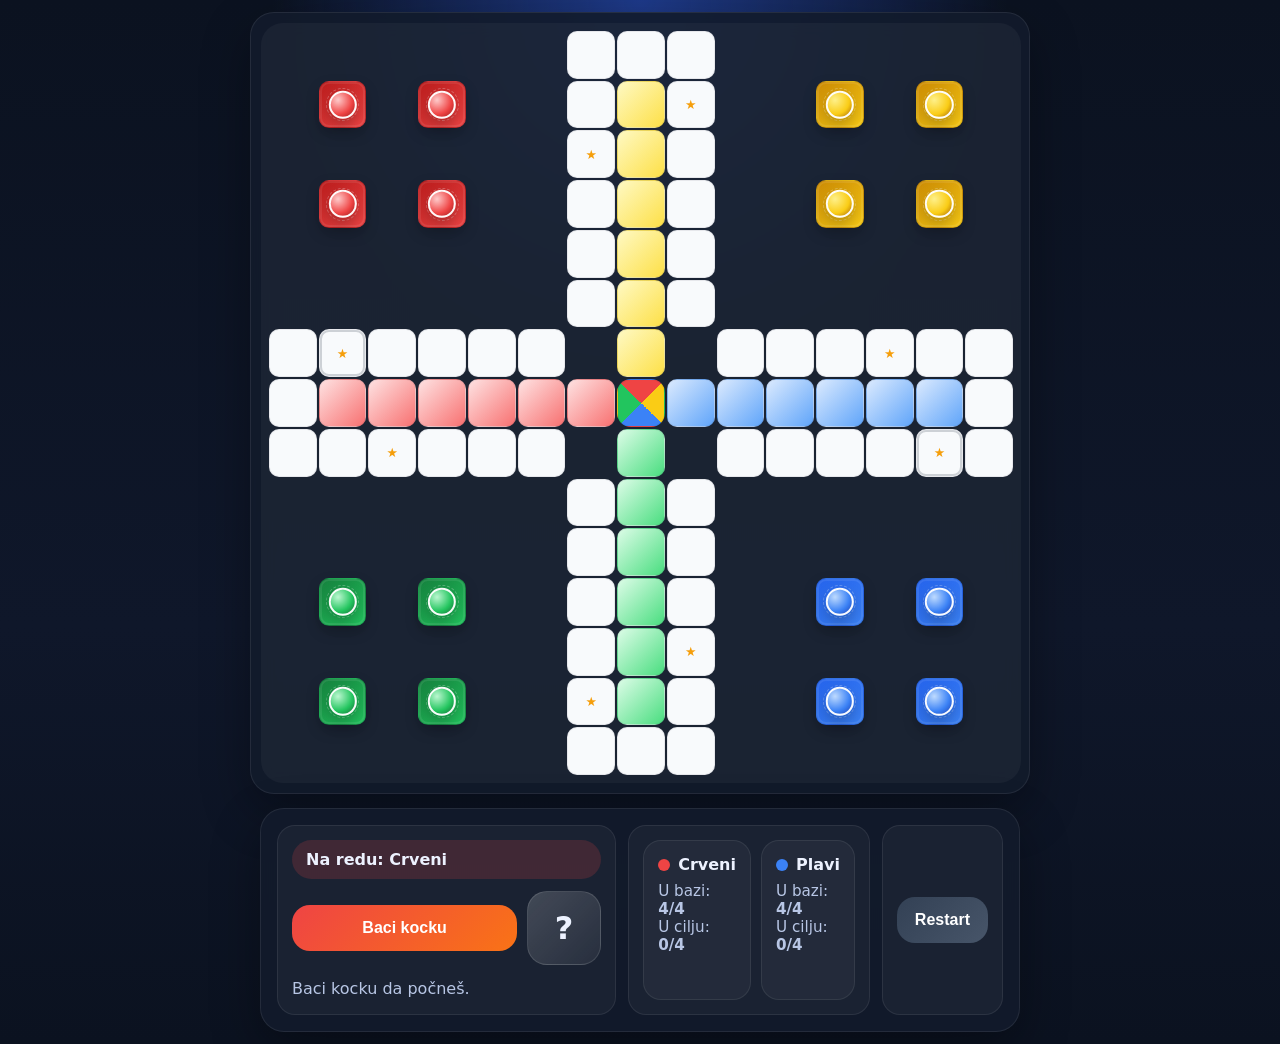
==== games/my_ludo_club.html @ a019f977 "Rename my_ludo_club to my_ludo_club.html" ====
<!DOCTYPE html>
<html lang="bs">
<head>
<meta charset="UTF-8">
<meta name="viewport" content="width=device-width,initial-scale=1,maximum-scale=1,user-scalable=no,viewport-fit=cover">
<title>Covjece ne ljuti se</title>
<style>
:root{
  --bg:#0b1220;
  --panel:#121b2c;
  --panel2:#1a2740;
  --text:#edf2ff;
  --muted:#b8c6e5;
  --line:rgba(255,255,255,.08);
  --white:#f8fafc;
  --red:#ef4444;
  --yellow:#facc15;
  --green:#22c55e;
  --blue:#3b82f6;
  --shadow:0 18px 50px rgba(0,0,0,.32);
  --safe:#f59e0b;
}
*{box-sizing:border-box;-webkit-tap-highlight-color:transparent}
html,body{margin:0;background:radial-gradient(circle at top,#1e3a8a 0%,transparent 30%),linear-gradient(180deg,#0b1220,#0f172a 60%,#0b1220);color:var(--text);font-family:Inter,system-ui,Arial,sans-serif;touch-action:manipulation}
body{min-height:100vh}
.app{max-width:1100px;margin:0 auto;padding:12px;display:flex;flex-direction:column;gap:14px;align-items:center}
.card{background:rgba(18,27,44,.9);border:1px solid var(--line);box-shadow:var(--shadow);border-radius:24px;backdrop-filter:blur(12px)}
.board-wrap{padding:10px;width:min(98vw,780px)}
.panel{padding:16px;display:flex;flex-direction:column;gap:14px;width:min(96vw,760px)}
.board{width:min(96vw,760px);aspect-ratio:1/1;margin:0 auto;display:grid;grid-template-columns:repeat(15,1fr);grid-template-rows:repeat(15,1fr);gap:2px;padding:8px;border-radius:22px;background:rgba(255,255,255,.04)}
.cell{position:relative;border-radius:10px;background:var(--white);border:1px solid rgba(15,23,42,.08);min-width:0;min-height:0;overflow:visible}
.cell.void{background:transparent;border:none}
.cell.path{background:#f8fafc}
.cell.safe::after{content:"★";position:absolute;inset:0;display:flex;align-items:center;justify-content:center;color:var(--safe);font-size:clamp(10px,1vw,16px)}
.cell.red-lane{background:linear-gradient(135deg,#fee2e2,#f87171)}
.cell.yellow-lane{background:linear-gradient(135deg,#fef9c3,#fde047)}
.cell.green-lane{background:linear-gradient(135deg,#dcfce7,#4ade80)}
.cell.blue-lane{background:linear-gradient(135deg,#dbeafe,#60a5fa)}
.cell.red-home{background:linear-gradient(135deg,#7f1d1d,#ef4444)}
.cell.yellow-home{background:linear-gradient(135deg,#a16207,#facc15)}
.cell.green-home{background:linear-gradient(135deg,#166534,#22c55e)}
.cell.blue-home{background:linear-gradient(135deg,#1e3a8a,#3b82f6)}
.cell.center{background:conic-gradient(from 45deg,var(--yellow) 0 25%,var(--blue) 25% 50%,var(--green) 50% 75%,var(--red) 75% 100%);border-radius:14px}
.cell.highlight{outline:3px solid #fb923c;outline-offset:-3px;box-shadow:0 0 0 3px rgba(251,146,60,.2),0 0 18px rgba(251,146,60,.4);cursor:pointer}
.cell.start-mark{box-shadow:inset 0 0 0 2px rgba(15,23,42,.18)}
.home-slot{position:absolute;inset:12%;border-radius:16px;border:1px dashed rgba(255,255,255,.35)}
.piece-stack{position:absolute;inset:0;z-index:5}
.piece{position:absolute;width:62%;height:62%;border-radius:999px;border:2px solid rgba(255,255,255,.96);box-shadow:0 8px 16px rgba(0,0,0,.24);transform:translate(-50%,-50%);transition:transform .18s ease,box-shadow .18s ease}
.piece.red{background:radial-gradient(circle at 30% 30%,#fecaca,#ef4444 60%,#991b1b)}
.piece.yellow{background:radial-gradient(circle at 30% 30%,#fef08a,#facc15 60%,#a16207)}
.piece.green{background:radial-gradient(circle at 30% 30%,#bbf7d0,#22c55e 60%,#166534)}
.piece.blue{background:radial-gradient(circle at 30% 30%,#bfdbfe,#3b82f6 60%,#1e40af)}
.piece.clickable{cursor:pointer;box-shadow:0 0 0 4px rgba(251,146,60,.24),0 10px 18px rgba(0,0,0,.28)}
.piece.clickable:active{transform:translate(-50%,-50%) scale(1.08)}
.stack-1 .piece{left:50%;top:50%}
.stack-2 .piece,.stack-3 .piece,.stack-4 .piece{width:40%;height:40%}
.stack-2 .piece[data-stack-index="0"],.stack-3 .piece[data-stack-index="0"],.stack-4 .piece[data-stack-index="0"]{left:30%;top:30%}
.stack-2 .piece[data-stack-index="1"],.stack-3 .piece[data-stack-index="1"],.stack-4 .piece[data-stack-index="1"]{left:70%;top:30%}
.stack-3 .piece[data-stack-index="2"],.stack-4 .piece[data-stack-index="2"]{left:30%;top:70%}
.stack-4 .piece[data-stack-index="3"]{left:70%;top:70%}
.row{display:flex;gap:10px;align-items:center;flex-wrap:wrap}
.turn{display:inline-flex;align-items:center;gap:8px;padding:10px 14px;border-radius:999px;font-weight:800;background:rgba(239,68,68,.18)}
.btn{border:none;border-radius:18px;padding:14px 18px;color:white;font-weight:800;font-size:1rem;cursor:pointer;transition:transform .18s ease,filter .18s ease}
.btn:active{transform:scale(.98)}
.btn:hover{filter:brightness(1.05)}
.roll-btn{background:linear-gradient(135deg,#ef4444,#f97316);flex:1}
.reset-btn{background:linear-gradient(135deg,#334155,#475569)}
.btn:disabled{opacity:.55;cursor:not-allowed;filter:none;transform:none}
.dice{width:74px;aspect-ratio:1/1;border-radius:20px;display:grid;place-items:center;background:linear-gradient(135deg,rgba(255,255,255,.18),rgba(255,255,255,.06));border:1px solid rgba(255,255,255,.12);font-size:2rem;font-weight:900}
.dice.roll{animation:shake .55s ease}
.panel-box{padding:14px;border-radius:18px;background:rgba(255,255,255,.04);border:1px solid var(--line)}
.status{margin:0;color:var(--muted);line-height:1.45}
.grid2{display:grid;grid-template-columns:1fr 1fr;gap:10px}
.small{font-size:.95rem;color:var(--muted)}
.dot{width:12px;height:12px;border-radius:50%}
.red-dot{background:var(--red)} .blue-dot{background:var(--blue)}
.legend{display:flex;gap:8px;align-items:center;font-weight:700;margin-bottom:8px}
.cell.hidden-cross{background:transparent!important;border:none!important}
.cell.red-home,.cell.yellow-home,.cell.green-home,.cell.blue-home{
  box-shadow:inset 0 0 0 2px rgba(255,255,255,.08),0 6px 14px rgba(0,0,0,.18);
}
.cell.red-home{background:linear-gradient(145deg,#b91c1c,#ef4444)}
.cell.yellow-home{background:linear-gradient(145deg,#ca8a04,#facc15)}
.cell.green-home{background:linear-gradient(145deg,#15803d,#22c55e)}
.cell.blue-home{background:linear-gradient(145deg,#2563eb,#3b82f6)}
.home-slot{inset:14%;border-radius:18px;border:1px dashed rgba(255,255,255,.28)}
.controls-grid{display:grid;grid-template-columns:1.35fr .95fr auto;gap:12px;align-items:stretch}
.roll-box,.stats-box,.reset-box{padding:14px;border-radius:18px;background:rgba(255,255,255,.04);border:1px solid var(--line)}
.roll-box{display:flex;flex-direction:column;justify-content:center}
.stats-box{display:grid;grid-template-columns:1fr 1fr;gap:10px}
.reset-box{display:flex;align-items:center;justify-content:center}
@media(max-width:760px){
  .controls-grid{grid-template-columns:1fr}
  .stats-box{grid-template-columns:1fr 1fr}
}
@media(max-width:560px){
  .stats-box{grid-template-columns:1fr}
}

@keyframes shake{0%{transform:rotate(0) scale(1)}25%{transform:rotate(-14deg) scale(1.08)}50%{transform:rotate(14deg) scale(1.08)}75%{transform:rotate(-8deg) scale(1.04)}100%{transform:rotate(0) scale(1)}}

@media(max-width:600px){.app{padding:8px}.board{width:min(98vw,98vh);padding:6px;gap:1px}.grid2{grid-template-columns:1fr}.dice{width:62px}.panel{padding:12px}.card{border-radius:20px}}
</style>
</head>
<body>
<div class="app">
  <section class="card board-wrap">
    <div id="board" class="board"></div>
  </section>
  <section class="card panel">
    <div class="controls-grid">
      <div class="roll-box">
        <div id="turn" class="turn">Na redu: Crveni</div>
        <div class="row" style="margin-top:12px">
          <button id="rollBtn" class="btn roll-btn" type="button">Baci kocku</button>
          <div id="dice" class="dice">?</div>
        </div>
        <p id="status" class="status" style="margin-top:12px">Baci kocku da počneš.</p>
      </div>
      <div class="stats-box">
        <div class="panel-box">
          <div class="legend"><span class="dot red-dot"></span>Crveni</div>
          <div class="small">U bazi: <strong id="redBase">4/4</strong></div>
          <div class="small">U cilju: <strong id="redDone">0/4</strong></div>
        </div>
        <div class="panel-box">
          <div class="legend"><span class="dot blue-dot"></span>Plavi</div>
          <div class="small">U bazi: <strong id="blueBase">4/4</strong></div>
          <div class="small">U cilju: <strong id="blueDone">0/4</strong></div>
        </div>
      </div>
      <div class="reset-box">
        <button id="resetBtn" class="btn reset-btn" type="button">Restart</button>
      </div>
    </div>
  </section>
</div>
<script>
const PATH=[
[6,1],[6,2],[6,3],[6,4],[6,5],[5,6],[4,6],[3,6],[2,6],[1,6],[0,6],[0,7],[0,8],
[1,8],[2,8],[3,8],[4,8],[5,8],[6,9],[6,10],[6,11],[6,12],[6,13],[6,14],[7,14],
[8,14],[8,13],[8,12],[8,11],[8,10],[8,9],[9,8],[10,8],[11,8],[12,8],[13,8],[14,8],
[14,7],[14,6],[13,6],[12,6],[11,6],[10,6],[9,6],[8,5],[8,4],[8,3],[8,2],[8,1],[8,0],[7,0],[6,0]
];
const HOME_LANES={
  red:[[7,1],[7,2],[7,3],[7,4],[7,5],[7,6]],
  yellow:[[1,7],[2,7],[3,7],[4,7],[5,7],[6,7]],
  blue:[[7,13],[7,12],[7,11],[7,10],[7,9],[7,8]],
  green:[[13,7],[12,7],[11,7],[10,7],[9,7],[8,7]]
};
const BASES={
  red:[[1,1],[1,3],[3,1],[3,3]],
  yellow:[[1,11],[1,13],[3,11],[3,13]],
  green:[[11,1],[11,3],[13,1],[13,3]],
  blue:[[11,11],[11,13],[13,11],[13,13]]
};
const START_INDEX={red:0,yellow:13,blue:26,green:39};
const SAFE_INDEXES=new Set([0,8,13,21,26,34,39,47]);
const MAIN_PATH_LAST_PROGRESS=50;
const HOME_ENTRY_PROGRESS=51;
const FINISH_PROGRESS=56;
const ACTIVE=['red','blue'];
const COLOR_NAMES={red:'Crveni',blue:'Plavi',yellow:'Žuti',green:'Zeleni'};

const board=document.getElementById('board');
const turnEl=document.getElementById('turn');
const diceEl=document.getElementById('dice');
const statusEl=document.getElementById('status');
const rollBtn=document.getElementById('rollBtn');
const resetBtn=document.getElementById('resetBtn');

let state;

function makeState(){
  return {
    current:'red',
    dice:null,
    awaitingMove:false,
    animating:false,
    winner:null,
    rng:{red:{noSix:0,last:0,consSix:0},blue:{noSix:0,last:0,consSix:0}},
    players:{
      red:{name:'Crveni',pieces:Array.from({length:4},()=>({progress:-1}))},
      blue:{name:'Plavi',pieces:Array.from({length:4},()=>({progress:-1}))},
      yellow:{name:'Žuti',pieces:Array.from({length:4},()=>({progress:-1,disabled:true}))},
      green:{name:'Zeleni',pieces:Array.from({length:4},()=>({progress:-1,disabled:true}))}
    }
  };
}

function buildBoard(){
  board.innerHTML='';
  const pathMap=new Map(PATH.map((c,i)=>[c.join(','),i]));
  const laneSets=Object.fromEntries(Object.entries(HOME_LANES).map(([k,v])=>[k,new Set(v.map(x=>x.join(',')))]));
  for(let r=0;r<15;r++){
    for(let c=0;c<15;c++){
      const cell=document.createElement('div');
      cell.className='cell';
      cell.dataset.row=r;
      cell.dataset.col=c;
      const key=`${r},${c}`;
      const inCross=(r>=6&&r<=8)||(c>=6&&c<=8);
      const inAnyBase=Object.values(BASES).some(arr=>arr.some(([rr,cc])=>rr===r&&cc===c));
      if(!inCross&&!inAnyBase) cell.classList.add('void');
      else if(['6,6','6,8','8,6','8,8'].includes(key)) cell.classList.add('hidden-cross');
      else if(key==='7,7') cell.classList.add('center');
      else if(inCoords(BASES.red,[r,c])) cell.classList.add('red-home');
      else if(inCoords(BASES.yellow,[r,c])) cell.classList.add('yellow-home');
      else if(inCoords(BASES.green,[r,c])) cell.classList.add('green-home');
      else if(inCoords(BASES.blue,[r,c])) cell.classList.add('blue-home');
      else if(laneSets.red.has(key)) cell.classList.add('red-lane');
      else if(laneSets.yellow.has(key)) cell.classList.add('yellow-lane');
      else if(laneSets.green.has(key)) cell.classList.add('green-lane');
      else if(laneSets.blue.has(key)) cell.classList.add('blue-lane');
      else cell.classList.add('path');
      if(pathMap.has(key)&&SAFE_INDEXES.has(pathMap.get(key))) cell.classList.add('safe');
      if(pathMap.get(key)===START_INDEX.red||pathMap.get(key)===START_INDEX.blue) cell.classList.add('start-mark');
      if(inAnyBase){
        const slot=document.createElement('div');
        slot.className='home-slot';
        cell.appendChild(slot);
      }
      board.appendChild(cell);
    }
  }
}

function inCoords(list,target){return list.some(([r,c])=>r===target[0]&&c===target[1]);}
function cellAt(coord){return board.querySelector(`.cell[data-row="${coord[0]}"][data-col="${coord[1]}"]`);}
function countBase(color){return state.players[color].pieces.filter(p=>p.progress===-1).length;}
function countDone(color){return state.players[color].pieces.filter(p=>p.progress===FINISH_PROGRESS).length;}
function pieceCoord(color,index){
  const p=state.players[color].pieces[index];
  if(p.progress===-1)return BASES[color][index];
  if(p.progress<=MAIN_PATH_LAST_PROGRESS)return PATH[(START_INDEX[color]+p.progress)%52];
  if(p.progress<=FINISH_PROGRESS)return HOME_LANES[color][p.progress-HOME_ENTRY_PROGRESS];
  return HOME_LANES[color][5];
}
function absIndex(color,progress){return (START_INDEX[color]+progress)%52;}
function validMove(color,index,dice=state.dice){
  if(dice==null)return false;
  const p=state.players[color].pieces[index];
  if(p.progress===FINISH_PROGRESS)return false;
  if(p.progress===-1)return dice===6;
  return p.progress+dice<=FINISH_PROGRESS;
}
function selectable(color,index){return state.awaitingMove&&!state.animating&&color===state.current&&validMove(color,index);}
function validIndexes(color){return state.players[color].pieces.map((_,i)=>validMove(color,i)?i:null).filter(v=>v!==null);}

function render(){
  board.querySelectorAll('.piece-stack').forEach(x=>x.remove());
  board.querySelectorAll('.highlight').forEach(x=>{x.classList.remove('highlight');x.onclick=null;});
  const map=new Map();
  ['red','yellow','green','blue'].forEach(color=>{
    state.players[color].pieces.forEach((_,i)=>{
      const coord=pieceCoord(color,i); const key=coord.join(',');
      if(!map.has(key))map.set(key,[]);
      map.get(key).push({color,index:i});
    });
  });
  map.forEach((stack,key)=>{
    const coord=key.split(',').map(Number); const cell=cellAt(coord); if(!cell)return;
    const stackEl=document.createElement('div'); stackEl.className=`piece-stack stack-${Math.min(stack.length,4)}`;
    const firstSelectable=stack.find(x=>selectable(x.color,x.index));
    if(firstSelectable){
      cell.classList.add('highlight');
      cell.onclick=()=>movePiece(firstSelectable.color,firstSelectable.index);
    }
    stack.forEach((item,idx)=>{
      const b=document.createElement('button');
      b.type='button'; b.className=`piece ${item.color}`; b.dataset.stackIndex=idx;
      if(selectable(item.color,item.index)){
        b.classList.add('clickable');
        b.addEventListener('pointerdown',e=>{e.preventDefault();e.stopPropagation();movePiece(item.color,item.index);});
      } else {
        b.disabled=true;
      }
      stackEl.appendChild(b);
    });
    cell.appendChild(stackEl);
  });
  updatePanel();
}

function updatePanel(){
  turnEl.textContent=`Na redu: ${state.players[state.current].name}`;
  turnEl.style.background=state.current==='red'?'rgba(239,68,68,.18)':'rgba(59,130,246,.18)';
  diceEl.textContent=state.dice??'?';
  document.getElementById('redBase').textContent=`${countBase('red')}/4`;
  document.getElementById('blueBase').textContent=`${countBase('blue')}/4`;
  document.getElementById('redDone').textContent=`${countDone('red')}/4`;
  document.getElementById('blueDone').textContent=`${countDone('blue')}/4`;
  rollBtn.disabled=state.awaitingMove||state.animating||!!state.winner;
  if(state.winner){statusEl.textContent=`Pobjeda: ${state.players[state.winner].name}.`;return;}
  if(state.animating){statusEl.textContent='Pomjeranje pijuna...';return;}
  if(state.awaitingMove){
    const v=validIndexes(state.current);
    statusEl.textContent=v.length?`${state.players[state.current].name}, klikni označeni pijun ili njegovo polje.`:`${state.players[state.current].name} nema validan potez.`;
    return;
  }
  statusEl.textContent=state.dice==null?'Baci kocku da počneš.':`${state.players[state.current].name} je bacio ${state.dice}.`;
}

function chooseDice(color){
  const s=state.rng[color];
  const weights={1:1,2:1,3:1,4:1,5:1,6:1};
  if(countBase(color)===4)weights[6]+=0.18;
  if(s.noSix>=5)weights[6]+=0.10;
  if(s.consSix>=1)weights[6]-=0.10;
  weights[6]=Math.max(.92,weights[6]);
  const total=Object.values(weights).reduce((a,b)=>a+b,0);
  let pick=Math.random()*total;
  let value=6;
  for(let i=1;i<=6;i++){pick-=weights[i];if(pick<=0){value=i;break;}}
  if(value===6){s.noSix=0;s.consSix+=1;}else{s.noSix+=1;s.consSix=0;}
  s.last=value;
  return value;
}

function rollDice(){
  if(state.awaitingMove||state.animating||state.winner)return;
  rollBtn.disabled=true;
  diceEl.classList.remove('roll'); void diceEl.offsetWidth; diceEl.classList.add('roll');
  const value=chooseDice(state.current);
  setTimeout(()=>{
    state.dice=value;
    state.awaitingMove=true;
    render();
    if(validIndexes(state.current).length===0)setTimeout(()=>endTurn(value===6),500);
  },430);
}

async function movePiece(color,index){
  if(!selectable(color,index))return;
  const p=state.players[color].pieces[index];
  const dice=state.dice; const extra=dice===6;
  state.awaitingMove=false; state.animating=true; render();
  if(p.progress===-1){p.progress=0; render(); await wait(220);} else {
    for(let i=0;i<dice;i++){p.progress+=1; render(); await wait(160);}
  }
  capture(color,index);
  render(); await wait(200);
  if(countDone(color)===4){state.winner=color; state.dice=null; state.animating=false; render(); return;}
  state.animating=false; state.dice=null; render();
  setTimeout(()=>endTurn(extra),140);
}

function capture(color,index){
  const p=state.players[color].pieces[index];
  if(p.progress<0||p.progress>MAIN_PATH_LAST_PROGRESS)return;
  const abs=absIndex(color,p.progress);
  if(SAFE_INDEXES.has(abs))return;
  ACTIVE.filter(c=>c!==color).forEach(enemy=>{
    state.players[enemy].pieces.forEach(ep=>{
      if(ep.progress<0||ep.progress>51)return;
      if(absIndex(enemy,ep.progress)===abs)ep.progress=-1;
    });
  });
}

function endTurn(extra){
  if(state.winner)return;
  state.awaitingMove=false; state.animating=false; state.dice=null;
  if(!extra)state.current=state.current==='red'?'blue':'red';
  render();
}
function wait(ms){return new Promise(r=>setTimeout(r,ms));}
function reset(){state=makeState();render();}

rollBtn.addEventListener('pointerdown',e=>{e.preventDefault();rollDice();});
resetBtn.addEventListener('pointerdown',e=>{e.preventDefault();reset();});
buildBoard(); reset();
</script>
</body>
</html>
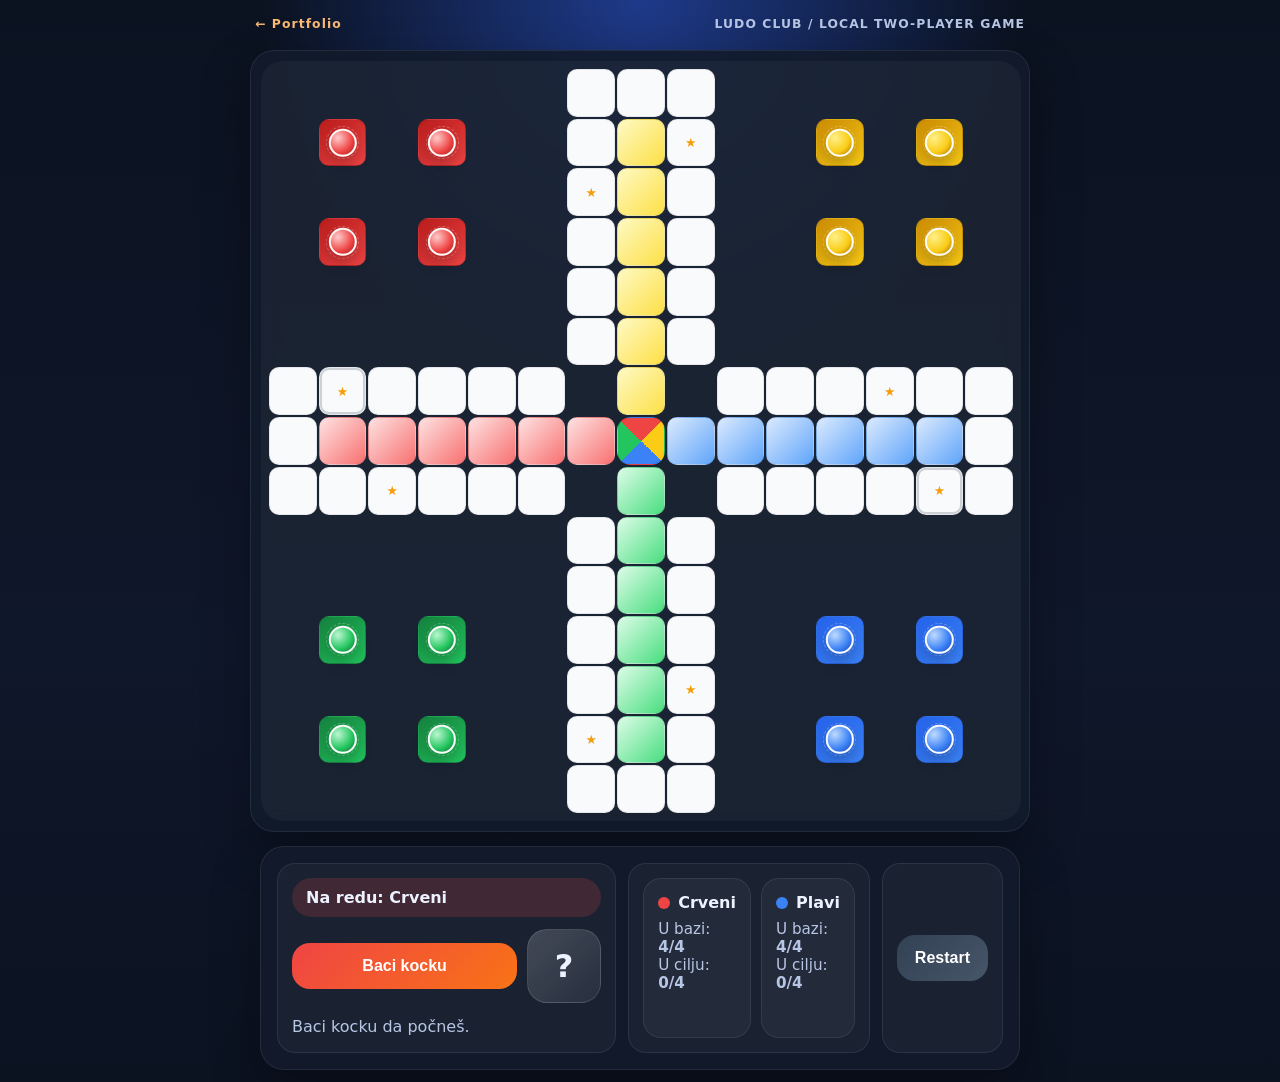
==== commit ce8a6f05: "Personal page" ====
--- a/games/my_ludo_club.html
+++ b/games/my_ludo_club.html
@@ -1,375 +1,31 @@
 <!DOCTYPE html>
 <html lang="bs">
 <head>
-<meta charset="UTF-8">
-<meta name="viewport" content="width=device-width,initial-scale=1,maximum-scale=1,user-scalable=no,viewport-fit=cover">
-<title>Covjece ne ljuti se</title>
-<style>
-:root{
-  --bg:#0b1220;
-  --panel:#121b2c;
-  --panel2:#1a2740;
-  --text:#edf2ff;
-  --muted:#b8c6e5;
-  --line:rgba(255,255,255,.08);
-  --white:#f8fafc;
-  --red:#ef4444;
-  --yellow:#facc15;
-  --green:#22c55e;
-  --blue:#3b82f6;
-  --shadow:0 18px 50px rgba(0,0,0,.32);
-  --safe:#f59e0b;
-}
-*{box-sizing:border-box;-webkit-tap-highlight-color:transparent}
-html,body{margin:0;background:radial-gradient(circle at top,#1e3a8a 0%,transparent 30%),linear-gradient(180deg,#0b1220,#0f172a 60%,#0b1220);color:var(--text);font-family:Inter,system-ui,Arial,sans-serif;touch-action:manipulation}
-body{min-height:100vh}
-.app{max-width:1100px;margin:0 auto;padding:12px;display:flex;flex-direction:column;gap:14px;align-items:center}
-.card{background:rgba(18,27,44,.9);border:1px solid var(--line);box-shadow:var(--shadow);border-radius:24px;backdrop-filter:blur(12px)}
-.board-wrap{padding:10px;width:min(98vw,780px)}
-.panel{padding:16px;display:flex;flex-direction:column;gap:14px;width:min(96vw,760px)}
-.board{width:min(96vw,760px);aspect-ratio:1/1;margin:0 auto;display:grid;grid-template-columns:repeat(15,1fr);grid-template-rows:repeat(15,1fr);gap:2px;padding:8px;border-radius:22px;background:rgba(255,255,255,.04)}
-.cell{position:relative;border-radius:10px;background:var(--white);border:1px solid rgba(15,23,42,.08);min-width:0;min-height:0;overflow:visible}
-.cell.void{background:transparent;border:none}
-.cell.path{background:#f8fafc}
-.cell.safe::after{content:"★";position:absolute;inset:0;display:flex;align-items:center;justify-content:center;color:var(--safe);font-size:clamp(10px,1vw,16px)}
-.cell.red-lane{background:linear-gradient(135deg,#fee2e2,#f87171)}
-.cell.yellow-lane{background:linear-gradient(135deg,#fef9c3,#fde047)}
-.cell.green-lane{background:linear-gradient(135deg,#dcfce7,#4ade80)}
-.cell.blue-lane{background:linear-gradient(135deg,#dbeafe,#60a5fa)}
-.cell.red-home{background:linear-gradient(135deg,#7f1d1d,#ef4444)}
-.cell.yellow-home{background:linear-gradient(135deg,#a16207,#facc15)}
-.cell.green-home{background:linear-gradient(135deg,#166534,#22c55e)}
-.cell.blue-home{background:linear-gradient(135deg,#1e3a8a,#3b82f6)}
-.cell.center{background:conic-gradient(from 45deg,var(--yellow) 0 25%,var(--blue) 25% 50%,var(--green) 50% 75%,var(--red) 75% 100%);border-radius:14px}
-.cell.highlight{outline:3px solid #fb923c;outline-offset:-3px;box-shadow:0 0 0 3px rgba(251,146,60,.2),0 0 18px rgba(251,146,60,.4);cursor:pointer}
-.cell.start-mark{box-shadow:inset 0 0 0 2px rgba(15,23,42,.18)}
-.home-slot{position:absolute;inset:12%;border-radius:16px;border:1px dashed rgba(255,255,255,.35)}
-.piece-stack{position:absolute;inset:0;z-index:5}
-.piece{position:absolute;width:62%;height:62%;border-radius:999px;border:2px solid rgba(255,255,255,.96);box-shadow:0 8px 16px rgba(0,0,0,.24);transform:translate(-50%,-50%);transition:transform .18s ease,box-shadow .18s ease}
-.piece.red{background:radial-gradient(circle at 30% 30%,#fecaca,#ef4444 60%,#991b1b)}
-.piece.yellow{background:radial-gradient(circle at 30% 30%,#fef08a,#facc15 60%,#a16207)}
-.piece.green{background:radial-gradient(circle at 30% 30%,#bbf7d0,#22c55e 60%,#166534)}
-.piece.blue{background:radial-gradient(circle at 30% 30%,#bfdbfe,#3b82f6 60%,#1e40af)}
-.piece.clickable{cursor:pointer;box-shadow:0 0 0 4px rgba(251,146,60,.24),0 10px 18px rgba(0,0,0,.28)}
-.piece.clickable:active{transform:translate(-50%,-50%) scale(1.08)}
-.stack-1 .piece{left:50%;top:50%}
-.stack-2 .piece,.stack-3 .piece,.stack-4 .piece{width:40%;height:40%}
-.stack-2 .piece[data-stack-index="0"],.stack-3 .piece[data-stack-index="0"],.stack-4 .piece[data-stack-index="0"]{left:30%;top:30%}
-.stack-2 .piece[data-stack-index="1"],.stack-3 .piece[data-stack-index="1"],.stack-4 .piece[data-stack-index="1"]{left:70%;top:30%}
-.stack-3 .piece[data-stack-index="2"],.stack-4 .piece[data-stack-index="2"]{left:30%;top:70%}
-.stack-4 .piece[data-stack-index="3"]{left:70%;top:70%}
-.row{display:flex;gap:10px;align-items:center;flex-wrap:wrap}
-.turn{display:inline-flex;align-items:center;gap:8px;padding:10px 14px;border-radius:999px;font-weight:800;background:rgba(239,68,68,.18)}
-.btn{border:none;border-radius:18px;padding:14px 18px;color:white;font-weight:800;font-size:1rem;cursor:pointer;transition:transform .18s ease,filter .18s ease}
-.btn:active{transform:scale(.98)}
-.btn:hover{filter:brightness(1.05)}
-.roll-btn{background:linear-gradient(135deg,#ef4444,#f97316);flex:1}
-.reset-btn{background:linear-gradient(135deg,#334155,#475569)}
-.btn:disabled{opacity:.55;cursor:not-allowed;filter:none;transform:none}
-.dice{width:74px;aspect-ratio:1/1;border-radius:20px;display:grid;place-items:center;background:linear-gradient(135deg,rgba(255,255,255,.18),rgba(255,255,255,.06));border:1px solid rgba(255,255,255,.12);font-size:2rem;font-weight:900}
-.dice.roll{animation:shake .55s ease}
-.panel-box{padding:14px;border-radius:18px;background:rgba(255,255,255,.04);border:1px solid var(--line)}
-.status{margin:0;color:var(--muted);line-height:1.45}
-.grid2{display:grid;grid-template-columns:1fr 1fr;gap:10px}
-.small{font-size:.95rem;color:var(--muted)}
-.dot{width:12px;height:12px;border-radius:50%}
-.red-dot{background:var(--red)} .blue-dot{background:var(--blue)}
-.legend{display:flex;gap:8px;align-items:center;font-weight:700;margin-bottom:8px}
-.cell.hidden-cross{background:transparent!important;border:none!important}
-.cell.red-home,.cell.yellow-home,.cell.green-home,.cell.blue-home{
-  box-shadow:inset 0 0 0 2px rgba(255,255,255,.08),0 6px 14px rgba(0,0,0,.18);
-}
-.cell.red-home{background:linear-gradient(145deg,#b91c1c,#ef4444)}
-.cell.yellow-home{background:linear-gradient(145deg,#ca8a04,#facc15)}
-.cell.green-home{background:linear-gradient(145deg,#15803d,#22c55e)}
-.cell.blue-home{background:linear-gradient(145deg,#2563eb,#3b82f6)}
-.home-slot{inset:14%;border-radius:18px;border:1px dashed rgba(255,255,255,.28)}
-.controls-grid{display:grid;grid-template-columns:1.35fr .95fr auto;gap:12px;align-items:stretch}
-.roll-box,.stats-box,.reset-box{padding:14px;border-radius:18px;background:rgba(255,255,255,.04);border:1px solid var(--line)}
-.roll-box{display:flex;flex-direction:column;justify-content:center}
-.stats-box{display:grid;grid-template-columns:1fr 1fr;gap:10px}
-.reset-box{display:flex;align-items:center;justify-content:center}
-@media(max-width:760px){
-  .controls-grid{grid-template-columns:1fr}
-  .stats-box{grid-template-columns:1fr 1fr}
-}
-@media(max-width:560px){
-  .stats-box{grid-template-columns:1fr}
-}
-
-@keyframes shake{0%{transform:rotate(0) scale(1)}25%{transform:rotate(-14deg) scale(1.08)}50%{transform:rotate(14deg) scale(1.08)}75%{transform:rotate(-8deg) scale(1.04)}100%{transform:rotate(0) scale(1)}}
-
-@media(max-width:600px){.app{padding:8px}.board{width:min(98vw,98vh);padding:6px;gap:1px}.grid2{grid-template-columns:1fr}.dice{width:62px}.panel{padding:12px}.card{border-radius:20px}}
-</style>
+  <meta charset="UTF-8">
+  <meta name="viewport" content="width=device-width,initial-scale=1,maximum-scale=1,viewport-fit=cover">
+  <meta name="theme-color" content="#0b1220">
+  <title>Ludo Club — Čovječe ne ljuti se</title>
+  <link rel="stylesheet" href="ludo-club/style.css">
+  <script src="ludo-club/game.js" defer></script>
 </head>
 <body>
-<div class="app">
-  <section class="card board-wrap">
-    <div id="board" class="board"></div>
-  </section>
-  <section class="card panel">
-    <div class="controls-grid">
-      <div class="roll-box">
-        <div id="turn" class="turn">Na redu: Crveni</div>
-        <div class="row" style="margin-top:12px">
-          <button id="rollBtn" class="btn roll-btn" type="button">Baci kocku</button>
-          <div id="dice" class="dice">?</div>
+  <main class="app">
+    <div class="topline"><a href="../index.html#projects">← Portfolio</a><span>LUDO CLUB / LOCAL TWO-PLAYER GAME</span></div>
+    <section class="card board-wrap" aria-label="Ludo game board"><div id="board" class="board"></div></section>
+    <section class="card panel" aria-label="Game controls">
+      <div class="controls-grid">
+        <div class="roll-box">
+          <div id="turn" class="turn">Na redu: Crveni</div>
+          <div class="row row-controls"><button id="rollBtn" class="btn roll-btn" type="button">Baci kocku</button><div id="dice" class="dice" aria-live="polite">?</div></div>
+          <p id="status" class="status" aria-live="polite">Baci kocku da počneš.</p>
         </div>
-        <p id="status" class="status" style="margin-top:12px">Baci kocku da počneš.</p>
+        <div class="stats-box">
+          <div class="panel-box"><div class="legend"><span class="dot red-dot"></span>Crveni</div><div class="small">U bazi: <strong id="redBase">4/4</strong></div><div class="small">U cilju: <strong id="redDone">0/4</strong></div></div>
+          <div class="panel-box"><div class="legend"><span class="dot blue-dot"></span>Plavi</div><div class="small">U bazi: <strong id="blueBase">4/4</strong></div><div class="small">U cilju: <strong id="blueDone">0/4</strong></div></div>
+        </div>
+        <div class="reset-box"><button id="resetBtn" class="btn reset-btn" type="button">Restart</button></div>
       </div>
-      <div class="stats-box">
-        <div class="panel-box">
-          <div class="legend"><span class="dot red-dot"></span>Crveni</div>
-          <div class="small">U bazi: <strong id="redBase">4/4</strong></div>
-          <div class="small">U cilju: <strong id="redDone">0/4</strong></div>
-        </div>
-        <div class="panel-box">
-          <div class="legend"><span class="dot blue-dot"></span>Plavi</div>
-          <div class="small">U bazi: <strong id="blueBase">4/4</strong></div>
-          <div class="small">U cilju: <strong id="blueDone">0/4</strong></div>
-        </div>
-      </div>
-      <div class="reset-box">
-        <button id="resetBtn" class="btn reset-btn" type="button">Restart</button>
-      </div>
-    </div>
-  </section>
-</div>
-<script>
-const PATH=[
-[6,1],[6,2],[6,3],[6,4],[6,5],[5,6],[4,6],[3,6],[2,6],[1,6],[0,6],[0,7],[0,8],
-[1,8],[2,8],[3,8],[4,8],[5,8],[6,9],[6,10],[6,11],[6,12],[6,13],[6,14],[7,14],
-[8,14],[8,13],[8,12],[8,11],[8,10],[8,9],[9,8],[10,8],[11,8],[12,8],[13,8],[14,8],
-[14,7],[14,6],[13,6],[12,6],[11,6],[10,6],[9,6],[8,5],[8,4],[8,3],[8,2],[8,1],[8,0],[7,0],[6,0]
-];
-const HOME_LANES={
-  red:[[7,1],[7,2],[7,3],[7,4],[7,5],[7,6]],
-  yellow:[[1,7],[2,7],[3,7],[4,7],[5,7],[6,7]],
-  blue:[[7,13],[7,12],[7,11],[7,10],[7,9],[7,8]],
-  green:[[13,7],[12,7],[11,7],[10,7],[9,7],[8,7]]
-};
-const BASES={
-  red:[[1,1],[1,3],[3,1],[3,3]],
-  yellow:[[1,11],[1,13],[3,11],[3,13]],
-  green:[[11,1],[11,3],[13,1],[13,3]],
-  blue:[[11,11],[11,13],[13,11],[13,13]]
-};
-const START_INDEX={red:0,yellow:13,blue:26,green:39};
-const SAFE_INDEXES=new Set([0,8,13,21,26,34,39,47]);
-const MAIN_PATH_LAST_PROGRESS=50;
-const HOME_ENTRY_PROGRESS=51;
-const FINISH_PROGRESS=56;
-const ACTIVE=['red','blue'];
-const COLOR_NAMES={red:'Crveni',blue:'Plavi',yellow:'Žuti',green:'Zeleni'};
-
-const board=document.getElementById('board');
-const turnEl=document.getElementById('turn');
-const diceEl=document.getElementById('dice');
-const statusEl=document.getElementById('status');
-const rollBtn=document.getElementById('rollBtn');
-const resetBtn=document.getElementById('resetBtn');
-
-let state;
-
-function makeState(){
-  return {
-    current:'red',
-    dice:null,
-    awaitingMove:false,
-    animating:false,
-    winner:null,
-    rng:{red:{noSix:0,last:0,consSix:0},blue:{noSix:0,last:0,consSix:0}},
-    players:{
-      red:{name:'Crveni',pieces:Array.from({length:4},()=>({progress:-1}))},
-      blue:{name:'Plavi',pieces:Array.from({length:4},()=>({progress:-1}))},
-      yellow:{name:'Žuti',pieces:Array.from({length:4},()=>({progress:-1,disabled:true}))},
-      green:{name:'Zeleni',pieces:Array.from({length:4},()=>({progress:-1,disabled:true}))}
-    }
-  };
-}
-
-function buildBoard(){
-  board.innerHTML='';
-  const pathMap=new Map(PATH.map((c,i)=>[c.join(','),i]));
-  const laneSets=Object.fromEntries(Object.entries(HOME_LANES).map(([k,v])=>[k,new Set(v.map(x=>x.join(',')))]));
-  for(let r=0;r<15;r++){
-    for(let c=0;c<15;c++){
-      const cell=document.createElement('div');
-      cell.className='cell';
-      cell.dataset.row=r;
-      cell.dataset.col=c;
-      const key=`${r},${c}`;
-      const inCross=(r>=6&&r<=8)||(c>=6&&c<=8);
-      const inAnyBase=Object.values(BASES).some(arr=>arr.some(([rr,cc])=>rr===r&&cc===c));
-      if(!inCross&&!inAnyBase) cell.classList.add('void');
-      else if(['6,6','6,8','8,6','8,8'].includes(key)) cell.classList.add('hidden-cross');
-      else if(key==='7,7') cell.classList.add('center');
-      else if(inCoords(BASES.red,[r,c])) cell.classList.add('red-home');
-      else if(inCoords(BASES.yellow,[r,c])) cell.classList.add('yellow-home');
-      else if(inCoords(BASES.green,[r,c])) cell.classList.add('green-home');
-      else if(inCoords(BASES.blue,[r,c])) cell.classList.add('blue-home');
-      else if(laneSets.red.has(key)) cell.classList.add('red-lane');
-      else if(laneSets.yellow.has(key)) cell.classList.add('yellow-lane');
-      else if(laneSets.green.has(key)) cell.classList.add('green-lane');
-      else if(laneSets.blue.has(key)) cell.classList.add('blue-lane');
-      else cell.classList.add('path');
-      if(pathMap.has(key)&&SAFE_INDEXES.has(pathMap.get(key))) cell.classList.add('safe');
-      if(pathMap.get(key)===START_INDEX.red||pathMap.get(key)===START_INDEX.blue) cell.classList.add('start-mark');
-      if(inAnyBase){
-        const slot=document.createElement('div');
-        slot.className='home-slot';
-        cell.appendChild(slot);
-      }
-      board.appendChild(cell);
-    }
-  }
-}
-
-function inCoords(list,target){return list.some(([r,c])=>r===target[0]&&c===target[1]);}
-function cellAt(coord){return board.querySelector(`.cell[data-row="${coord[0]}"][data-col="${coord[1]}"]`);}
-function countBase(color){return state.players[color].pieces.filter(p=>p.progress===-1).length;}
-function countDone(color){return state.players[color].pieces.filter(p=>p.progress===FINISH_PROGRESS).length;}
-function pieceCoord(color,index){
-  const p=state.players[color].pieces[index];
-  if(p.progress===-1)return BASES[color][index];
-  if(p.progress<=MAIN_PATH_LAST_PROGRESS)return PATH[(START_INDEX[color]+p.progress)%52];
-  if(p.progress<=FINISH_PROGRESS)return HOME_LANES[color][p.progress-HOME_ENTRY_PROGRESS];
-  return HOME_LANES[color][5];
-}
-function absIndex(color,progress){return (START_INDEX[color]+progress)%52;}
-function validMove(color,index,dice=state.dice){
-  if(dice==null)return false;
-  const p=state.players[color].pieces[index];
-  if(p.progress===FINISH_PROGRESS)return false;
-  if(p.progress===-1)return dice===6;
-  return p.progress+dice<=FINISH_PROGRESS;
-}
-function selectable(color,index){return state.awaitingMove&&!state.animating&&color===state.current&&validMove(color,index);}
-function validIndexes(color){return state.players[color].pieces.map((_,i)=>validMove(color,i)?i:null).filter(v=>v!==null);}
-
-function render(){
-  board.querySelectorAll('.piece-stack').forEach(x=>x.remove());
-  board.querySelectorAll('.highlight').forEach(x=>{x.classList.remove('highlight');x.onclick=null;});
-  const map=new Map();
-  ['red','yellow','green','blue'].forEach(color=>{
-    state.players[color].pieces.forEach((_,i)=>{
-      const coord=pieceCoord(color,i); const key=coord.join(',');
-      if(!map.has(key))map.set(key,[]);
-      map.get(key).push({color,index:i});
-    });
-  });
-  map.forEach((stack,key)=>{
-    const coord=key.split(',').map(Number); const cell=cellAt(coord); if(!cell)return;
-    const stackEl=document.createElement('div'); stackEl.className=`piece-stack stack-${Math.min(stack.length,4)}`;
-    const firstSelectable=stack.find(x=>selectable(x.color,x.index));
-    if(firstSelectable){
-      cell.classList.add('highlight');
-      cell.onclick=()=>movePiece(firstSelectable.color,firstSelectable.index);
-    }
-    stack.forEach((item,idx)=>{
-      const b=document.createElement('button');
-      b.type='button'; b.className=`piece ${item.color}`; b.dataset.stackIndex=idx;
-      if(selectable(item.color,item.index)){
-        b.classList.add('clickable');
-        b.addEventListener('pointerdown',e=>{e.preventDefault();e.stopPropagation();movePiece(item.color,item.index);});
-      } else {
-        b.disabled=true;
-      }
-      stackEl.appendChild(b);
-    });
-    cell.appendChild(stackEl);
-  });
-  updatePanel();
-}
-
-function updatePanel(){
-  turnEl.textContent=`Na redu: ${state.players[state.current].name}`;
-  turnEl.style.background=state.current==='red'?'rgba(239,68,68,.18)':'rgba(59,130,246,.18)';
-  diceEl.textContent=state.dice??'?';
-  document.getElementById('redBase').textContent=`${countBase('red')}/4`;
-  document.getElementById('blueBase').textContent=`${countBase('blue')}/4`;
-  document.getElementById('redDone').textContent=`${countDone('red')}/4`;
-  document.getElementById('blueDone').textContent=`${countDone('blue')}/4`;
-  rollBtn.disabled=state.awaitingMove||state.animating||!!state.winner;
-  if(state.winner){statusEl.textContent=`Pobjeda: ${state.players[state.winner].name}.`;return;}
-  if(state.animating){statusEl.textContent='Pomjeranje pijuna...';return;}
-  if(state.awaitingMove){
-    const v=validIndexes(state.current);
-    statusEl.textContent=v.length?`${state.players[state.current].name}, klikni označeni pijun ili njegovo polje.`:`${state.players[state.current].name} nema validan potez.`;
-    return;
-  }
-  statusEl.textContent=state.dice==null?'Baci kocku da počneš.':`${state.players[state.current].name} je bacio ${state.dice}.`;
-}
-
-function chooseDice(color){
-  const s=state.rng[color];
-  const weights={1:1,2:1,3:1,4:1,5:1,6:1};
-  if(countBase(color)===4)weights[6]+=0.18;
-  if(s.noSix>=5)weights[6]+=0.10;
-  if(s.consSix>=1)weights[6]-=0.10;
-  weights[6]=Math.max(.92,weights[6]);
-  const total=Object.values(weights).reduce((a,b)=>a+b,0);
-  let pick=Math.random()*total;
-  let value=6;
-  for(let i=1;i<=6;i++){pick-=weights[i];if(pick<=0){value=i;break;}}
-  if(value===6){s.noSix=0;s.consSix+=1;}else{s.noSix+=1;s.consSix=0;}
-  s.last=value;
-  return value;
-}
-
-function rollDice(){
-  if(state.awaitingMove||state.animating||state.winner)return;
-  rollBtn.disabled=true;
-  diceEl.classList.remove('roll'); void diceEl.offsetWidth; diceEl.classList.add('roll');
-  const value=chooseDice(state.current);
-  setTimeout(()=>{
-    state.dice=value;
-    state.awaitingMove=true;
-    render();
-    if(validIndexes(state.current).length===0)setTimeout(()=>endTurn(value===6),500);
-  },430);
-}
-
-async function movePiece(color,index){
-  if(!selectable(color,index))return;
-  const p=state.players[color].pieces[index];
-  const dice=state.dice; const extra=dice===6;
-  state.awaitingMove=false; state.animating=true; render();
-  if(p.progress===-1){p.progress=0; render(); await wait(220);} else {
-    for(let i=0;i<dice;i++){p.progress+=1; render(); await wait(160);}
-  }
-  capture(color,index);
-  render(); await wait(200);
-  if(countDone(color)===4){state.winner=color; state.dice=null; state.animating=false; render(); return;}
-  state.animating=false; state.dice=null; render();
-  setTimeout(()=>endTurn(extra),140);
-}
-
-function capture(color,index){
-  const p=state.players[color].pieces[index];
-  if(p.progress<0||p.progress>MAIN_PATH_LAST_PROGRESS)return;
-  const abs=absIndex(color,p.progress);
-  if(SAFE_INDEXES.has(abs))return;
-  ACTIVE.filter(c=>c!==color).forEach(enemy=>{
-    state.players[enemy].pieces.forEach(ep=>{
-      if(ep.progress<0||ep.progress>51)return;
-      if(absIndex(enemy,ep.progress)===abs)ep.progress=-1;
-    });
-  });
-}
-
-function endTurn(extra){
-  if(state.winner)return;
-  state.awaitingMove=false; state.animating=false; state.dice=null;
-  if(!extra)state.current=state.current==='red'?'blue':'red';
-  render();
-}
-function wait(ms){return new Promise(r=>setTimeout(r,ms));}
-function reset(){state=makeState();render();}
-
-rollBtn.addEventListener('pointerdown',e=>{e.preventDefault();rollDice();});
-resetBtn.addEventListener('pointerdown',e=>{e.preventDefault();reset();});
-buildBoard(); reset();
-</script>
+    </section>
+  </main>
 </body>
 </html>
--- a/games/ludo-club/style.css
+++ b/games/ludo-club/style.css
@@ -0,0 +1,46 @@
+/* Ludo Club's own styles. Does not load the portfolio CSS. */
+:root{--bg:#0b1220;--panel:#121b2c;--panel2:#1a2740;--text:#edf2ff;--muted:#b8c6e5;--line:rgba(255,255,255,.08);--white:#f8fafc;--red:#ef4444;--yellow:#facc15;--green:#22c55e;--blue:#3b82f6;--shadow:0 18px 50px rgba(0,0,0,.32);--safe:#f59e0b}
+*{box-sizing:border-box;-webkit-tap-highlight-color:transparent}
+html,body{margin:0;background:radial-gradient(circle at top,#1e3a8a 0%,transparent 30%),linear-gradient(180deg,#0b1220,#0f172a 60%,#0b1220);color:var(--text);font-family:Inter,system-ui,Arial,sans-serif;touch-action:manipulation}
+body{min-height:100vh}
+a{color:#fdba74;text-decoration:none}a:hover{text-decoration:underline}
+button:focus-visible,a:focus-visible{outline:3px solid #fdba74;outline-offset:2px}
+.app{max-width:1100px;margin:0 auto;padding:12px;display:flex;flex-direction:column;gap:14px;align-items:center}
+.topline{width:min(98vw,780px);display:flex;justify-content:space-between;gap:12px;color:var(--muted);font-size:.77rem;font-weight:700;letter-spacing:1.1px;padding:5px}
+.card{background:rgba(18,27,44,.9);border:1px solid var(--line);box-shadow:var(--shadow);border-radius:24px;backdrop-filter:blur(12px)}
+.board-wrap{padding:10px;width:min(98vw,780px)}
+.panel{padding:16px;display:flex;flex-direction:column;gap:14px;width:min(96vw,760px)}
+.board{width:min(96vw,760px);aspect-ratio:1/1;margin:0 auto;display:grid;grid-template-columns:repeat(15,1fr);grid-template-rows:repeat(15,1fr);gap:2px;padding:8px;border-radius:22px;background:rgba(255,255,255,.04)}
+.cell{position:relative;border-radius:10px;background:var(--white);border:1px solid rgba(15,23,42,.08);min-width:0;min-height:0;overflow:visible}
+.cell.void{background:transparent;border:none}.cell.path{background:#f8fafc}
+.cell.safe::after{content:"★";position:absolute;inset:0;display:flex;align-items:center;justify-content:center;color:var(--safe);font-size:clamp(10px,1vw,16px)}
+.cell.red-lane{background:linear-gradient(135deg,#fee2e2,#f87171)}.cell.yellow-lane{background:linear-gradient(135deg,#fef9c3,#fde047)}.cell.green-lane{background:linear-gradient(135deg,#dcfce7,#4ade80)}.cell.blue-lane{background:linear-gradient(135deg,#dbeafe,#60a5fa)}
+.cell.red-home{background:linear-gradient(145deg,#b91c1c,#ef4444)}.cell.yellow-home{background:linear-gradient(145deg,#ca8a04,#facc15)}.cell.green-home{background:linear-gradient(145deg,#15803d,#22c55e)}.cell.blue-home{background:linear-gradient(145deg,#2563eb,#3b82f6)}
+.cell.center{background:conic-gradient(from 45deg,var(--yellow) 0 25%,var(--blue) 25% 50%,var(--green) 50% 75%,var(--red) 75% 100%);border-radius:14px}
+.cell.highlight{outline:3px solid #fb923c;outline-offset:-3px;box-shadow:0 0 0 3px rgba(251,146,60,.2),0 0 18px rgba(251,146,60,.4);cursor:pointer}
+.cell.start-mark{box-shadow:inset 0 0 0 2px rgba(15,23,42,.18)}
+.home-slot{position:absolute;inset:14%;border-radius:18px;border:1px dashed rgba(255,255,255,.28)}
+.piece-stack{position:absolute;inset:0;z-index:5}
+.piece{position:absolute;width:62%;height:62%;border-radius:999px;border:2px solid rgba(255,255,255,.96);box-shadow:0 8px 16px rgba(0,0,0,.24);transform:translate(-50%,-50%);transition:transform .18s ease,box-shadow .18s ease}
+.piece.red{background:radial-gradient(circle at 30% 30%,#fecaca,#ef4444 60%,#991b1b)}.piece.yellow{background:radial-gradient(circle at 30% 30%,#fef08a,#facc15 60%,#a16207)}.piece.green{background:radial-gradient(circle at 30% 30%,#bbf7d0,#22c55e 60%,#166534)}.piece.blue{background:radial-gradient(circle at 30% 30%,#bfdbfe,#3b82f6 60%,#1e40af)}
+.piece.clickable{cursor:pointer;box-shadow:0 0 0 4px rgba(251,146,60,.24),0 10px 18px rgba(0,0,0,.28)}.piece.clickable:active{transform:translate(-50%,-50%) scale(1.08)}
+.stack-1 .piece{left:50%;top:50%}
+.stack-2 .piece,.stack-3 .piece,.stack-4 .piece{width:40%;height:40%}
+.stack-2 .piece[data-stack-index="0"],.stack-3 .piece[data-stack-index="0"],.stack-4 .piece[data-stack-index="0"]{left:30%;top:30%}
+.stack-2 .piece[data-stack-index="1"],.stack-3 .piece[data-stack-index="1"],.stack-4 .piece[data-stack-index="1"]{left:70%;top:30%}
+.stack-3 .piece[data-stack-index="2"],.stack-4 .piece[data-stack-index="2"]{left:30%;top:70%}
+.stack-4 .piece[data-stack-index="3"]{left:70%;top:70%}
+.row{display:flex;gap:10px;align-items:center;flex-wrap:wrap}
+.turn{display:inline-flex;align-items:center;gap:8px;padding:10px 14px;border-radius:999px;font-weight:800;background:rgba(239,68,68,.18)}
+.btn{border:0;border-radius:18px;padding:14px 18px;color:white;font-weight:800;font-size:1rem;cursor:pointer;transition:transform .18s ease,filter .18s ease}.btn:active{transform:scale(.98)}.btn:hover{filter:brightness(1.05)}.roll-btn{background:linear-gradient(135deg,#ef4444,#f97316);flex:1}.reset-btn{background:linear-gradient(135deg,#334155,#475569)}.btn:disabled{opacity:.55;cursor:not-allowed;filter:none;transform:none}
+.dice{width:74px;aspect-ratio:1/1;border-radius:20px;display:grid;place-items:center;background:linear-gradient(135deg,rgba(255,255,255,.18),rgba(255,255,255,.06));border:1px solid rgba(255,255,255,.12);font-size:2rem;font-weight:900}
+.dice.roll{animation:shake .55s ease}.panel-box{padding:14px;border-radius:18px;background:rgba(255,255,255,.04);border:1px solid var(--line)}.status{margin:12px 0 0;color:var(--muted);line-height:1.45}
+.small{font-size:.95rem;color:var(--muted)}.dot{width:12px;height:12px;border-radius:50%}.red-dot{background:var(--red)}.blue-dot{background:var(--blue)}.legend{display:flex;gap:8px;align-items:center;font-weight:700;margin-bottom:8px}
+.cell.hidden-cross{background:transparent!important;border:none!important}
+.controls-grid{display:grid;grid-template-columns:1.35fr .95fr auto;gap:12px;align-items:stretch}.roll-box,.stats-box,.reset-box{padding:14px;border-radius:18px;background:rgba(255,255,255,.04);border:1px solid var(--line)}.roll-box{display:flex;flex-direction:column;justify-content:center}.stats-box{display:grid;grid-template-columns:1fr 1fr;gap:10px}.reset-box{display:flex;align-items:center;justify-content:center}
+.row-controls{margin-top:12px}
+@keyframes shake{0%{transform:rotate(0) scale(1)}25%{transform:rotate(-14deg) scale(1.08)}50%{transform:rotate(14deg) scale(1.08)}75%{transform:rotate(-8deg) scale(1.04)}100%{transform:rotate(0) scale(1)}}
+@media(max-width:760px){.controls-grid{grid-template-columns:1fr}.stats-box{grid-template-columns:1fr 1fr}}
+@media(max-width:600px){.app{padding:8px}.board{width:min(98vw,98vh);padding:6px;gap:1px}.dice{width:62px}.panel{padding:12px}.card{border-radius:20px}.topline span{font-size:.59rem}}
+@media(max-width:560px){.stats-box{grid-template-columns:1fr}}
+@media(prefers-reduced-motion:reduce){.dice.roll{animation:none}.piece{transition:none}}
